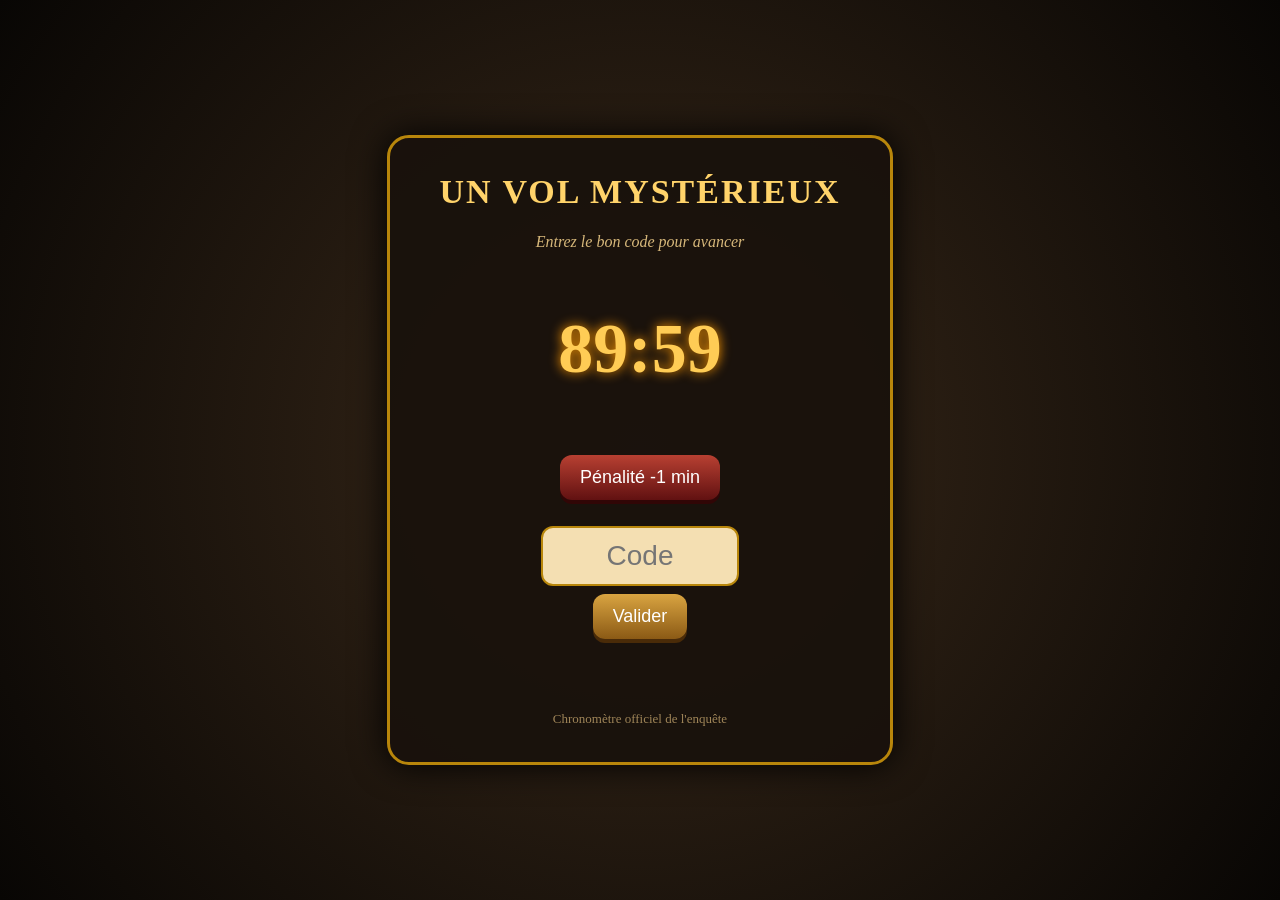
==== index.html @ 2b005eac "Create index.html" ====
<!DOCTYPE html>
<html lang="fr">
<head>
<meta charset="UTF-8">
<meta name="viewport" content="width=device-width, initial-scale=1.0">
<title>Un Vol Mystérieux</title>

<style>
body {
  margin: 0;
  min-height: 100vh;
  font-family: Georgia, serif;
  background: radial-gradient(circle, #3b2a1a, #080604);
  color: #f7e7c6;
  display: flex;
  justify-content: center;
  align-items: center;
}

.app {
  width: 430px;
  padding: 35px;
  text-align: center;
  background: rgba(25, 18, 12, 0.94);
  border: 3px solid #b8860b;
  border-radius: 22px;
  box-shadow: 0 0 35px #000;
}

h1 {
  margin-top: 0;
  font-size: 34px;
  color: #ffd36a;
  letter-spacing: 2px;
}

.subtitle {
  font-style: italic;
  color: #d6b77a;
  margin-bottom: 25px;
}

#timer {
  font-size: 70px;
  color: #ffcc55;
  text-shadow: 0 0 12px #ff9900;
}

input {
  width: 170px;
  padding: 12px;
  font-size: 28px;
  text-align: center;
  border-radius: 12px;
  border: 2px solid #b8860b;
  background: #f4dfb2;
  color: #2b1a0d;
}

button {
  padding: 12px 20px;
  margin: 8px;
  font-size: 18px;
  border-radius: 12px;
  border: none;
  background: linear-gradient(#d9a441, #8b5a15);
  color: white;
  cursor: pointer;
  box-shadow: 0 4px 0 #4a2b08;
}

button:hover {
  transform: translateY(-2px);
}

.penalite {
  background: linear-gradient(#b84032, #611111);
  box-shadow: 0 4px 0 #310606;
}

#message {
  min-height: 28px;
  color: #ff7777;
  font-weight: bold;
}

.footer {
  margin-top: 20px;
  font-size: 13px;
  color: #9f8558;
}
</style>
</head>

<body>

<div class="app">
  <h1>UN VOL MYSTÉRIEUX</h1>
  <div class="subtitle">Entrez le bon code pour avancer</div>

  <h2 id="timer">90:00</h2>

  <button class="penalite" onclick="penalite()">Pénalité -1 min</button>

  <br><br>

  <input id="code" placeholder="Code">
  <br>
  <button onclick="verifier()">Valider</button>

  <p id="message"></p>

  <div class="footer">Chronomètre officiel de l'enquête</div>
</div>

<script>
let temps = 90 * 60;

const codes = {
  "1234":"images/carte1.jpg",
  "5678":"images/carte2.jpg",

  "2":"sons/2.mp3",
  "37":"sons/37.mp3",
  "67":"sons/67.mp3",
  "73":"sons/73.mp3",
  "77":"sons/77.mp3",
  "98":"sons/98.mp3",
  "99":"sons/99.mp3",

  "F":"sons/F.mp3",
  "J":"sons/J.mp3",
  "M":"sons/M.mp3",
  "N":"sons/N.mp3",
  "P":"sons/P.mp3",

  "C":"https://lockee.fr/o/DlkaEB5V",
  "72":"https://lockee.fr/o/6UMWsHSC",
  "O":"https://lockee.fr/o/axQQqavy",
  "38":"https://lockee.fr/o/OUjsN773",

  "8":"videos/8.webm"
};

function afficherTemps() {
  let minutes = Math.floor(temps / 60);
  let secondes = temps % 60;

  document.getElementById("timer").textContent =
    String(minutes).padStart(2, "0") + ":" +
    String(secondes).padStart(2, "0");
}

function compteARebours() {
  if (temps > 0) {
    temps--;
    afficherTemps();
  } else {
    document.getElementById("timer").textContent = "00:00";
    document.getElementById("message").textContent = "Temps écoulé !";
  }
}

function penalite() {
  temps -= 60;
  if (temps < 0) temps = 0;
  afficherTemps();
  document.getElementById("message").textContent = "Pénalité appliquée : -1 minute.";
}

function verifier() {
  let code = document.getElementById("code").value.trim().toUpperCase();

  if (codes[code]) {
    document.getElementById("message").textContent = "Code validé !";
    window.open(codes[code], "_blank");
  } else {
    penalite();
    document.getElementById("message").textContent = "Code incorrect. Pénalité : -1 minute.";
  }

  document.getElementById("code").value = "";
}

document.getElementById("code").addEventListener("keydown", function(event) {
  if (event.key === "Enter") {
    verifier();
  }
});

afficherTemps();
setInterval(compteARebours, 1000);
</script>

</body>
</html>
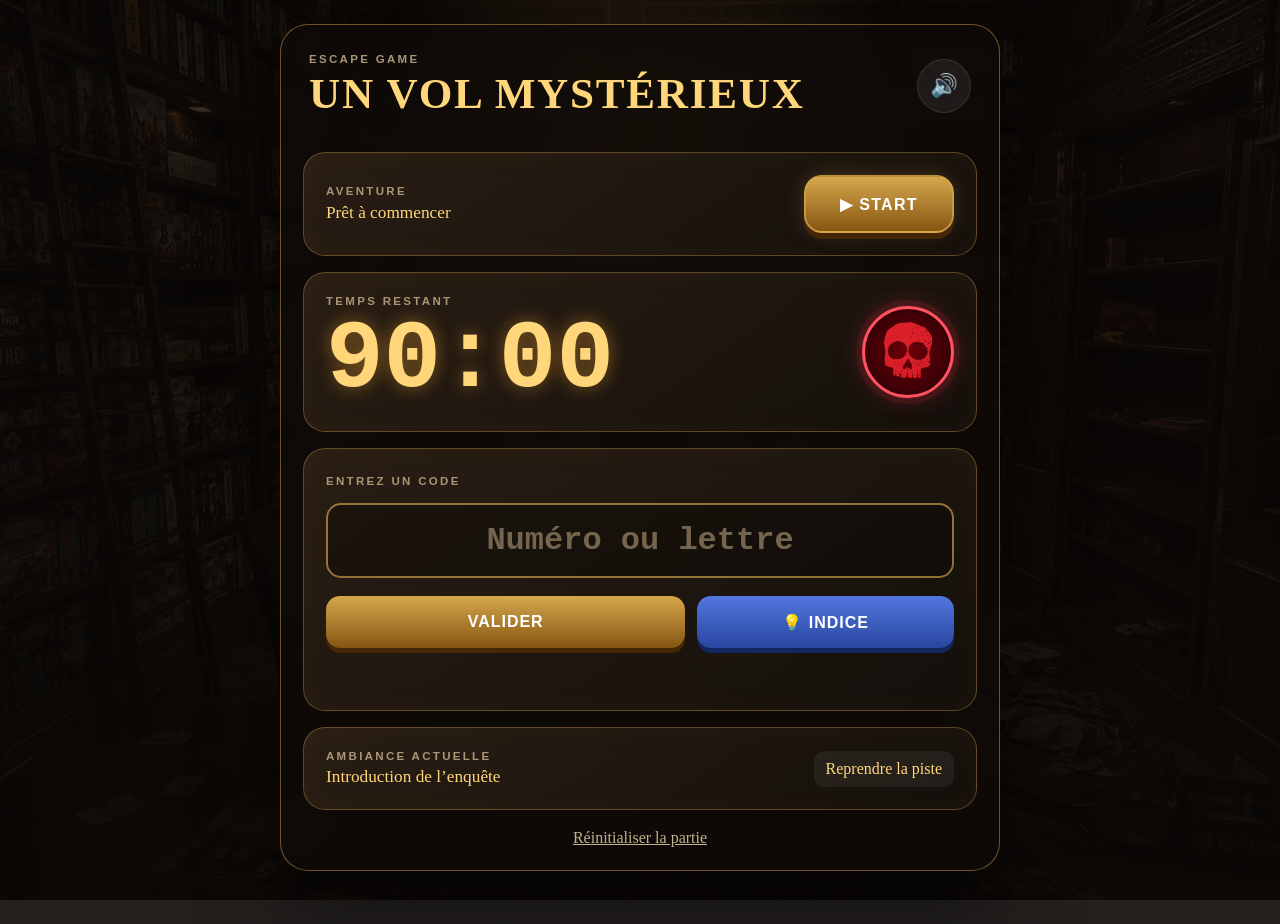
==== commit 4279e0ef: "Add files via upload" ====
--- a/index.html
+++ b/index.html
@@ -1,196 +1,175 @@
 <!DOCTYPE html>
 <html lang="fr">
 <head>
-<meta charset="UTF-8">
-<meta name="viewport" content="width=device-width, initial-scale=1.0">
-<title>Un Vol Mystérieux</title>
+  <meta charset="UTF-8">
+  <meta name="viewport" content="width=device-width, initial-scale=1.0">
+  <meta name="theme-color" content="#15100c">
+  <title>Un Vol Mystérieux</title>
+  <link rel="stylesheet" href="css/style.css">
+</head>
+<body>
+  <div class="background-overlay"></div>
 
-<style>
-body {
-  margin: 0;
-  min-height: 100vh;
-  font-family: Georgia, serif;
-  background: radial-gradient(circle, #3b2a1a, #080604);
-  color: #f7e7c6;
-  display: flex;
-  justify-content: center;
-  align-items: center;
-}
+  <main class="shell">
+    <header class="topbar">
+      <div>
+        <p class="eyebrow">ESCAPE GAME</p>
+        <h1>UN VOL MYSTÉRIEUX</h1>
+      </div>
 
-.app {
-  width: 430px;
-  padding: 35px;
-  text-align: center;
-  background: rgba(25, 18, 12, 0.94);
-  border: 3px solid #b8860b;
-  border-radius: 22px;
-  box-shadow: 0 0 35px #000;
-}
+      <button
+        id="audioToggle"
+        class="icon-button"
+        type="button"
+        aria-label="Activer ou couper l'ambiance sonore"
+        title="Activer l'ambiance sonore"
+      >
+        <span id="audioIcon">🔊</span>
+      </button>
+    </header>
 
-h1 {
-  margin-top: 0;
-  font-size: 34px;
-  color: #ffd36a;
-  letter-spacing: 2px;
-}
+    <section class="start-card">
+      <div>
+        <p class="label">AVENTURE</p>
+        <p id="gameStatus" class="game-status">Prêt à commencer</p>
+      </div>
+      <button id="startPauseButton" class="start-pause-button paused" type="button">▶ START</button>
+    </section>
 
-.subtitle {
-  font-style: italic;
-  color: #d6b77a;
-  margin-bottom: 25px;
-}
+    <section class="timer-card">
+      <div>
+        <p class="label">TEMPS RESTANT</p>
+        <div id="timer" aria-live="polite">90:00</div>
+      </div>
 
-#timer {
-  font-size: 70px;
-  color: #ffcc55;
-  text-shadow: 0 0 12px #ff9900;
-}
+      <button
+        id="penaltyButton"
+        class="penalty-button"
+        type="button"
+        aria-label="Appliquer une pénalité d'une minute"
+        title="Pénalité : -1 minute"
+      >
+        <img src="images/penalite.png" alt="">
+      </button>
+    </section>
 
-input {
-  width: 170px;
-  padding: 12px;
-  font-size: 28px;
-  text-align: center;
-  border-radius: 12px;
-  border: 2px solid #b8860b;
-  background: #f4dfb2;
-  color: #2b1a0d;
-}
+    <section class="code-card">
+      <label class="label" for="codeInput">ENTREZ UN CODE</label>
 
-button {
-  padding: 12px 20px;
-  margin: 8px;
-  font-size: 18px;
-  border-radius: 12px;
-  border: none;
-  background: linear-gradient(#d9a441, #8b5a15);
-  color: white;
-  cursor: pointer;
-  box-shadow: 0 4px 0 #4a2b08;
-}
+      <input
+        id="codeInput"
+        class="code-input"
+        type="text"
+        autocomplete="off"
+        autocapitalize="characters"
+        spellcheck="false"
+        maxlength="20"
+        placeholder="Numéro ou lettre"
+      >
 
-button:hover {
-  transform: translateY(-2px);
-}
+      <div class="actions">
+        <button id="validateButton" class="primary-action" type="button">
+          VALIDER
+        </button>
 
-.penalite {
-  background: linear-gradient(#b84032, #611111);
-  box-shadow: 0 4px 0 #310606;
-}
+        <button id="hintButton" class="secondary-action" type="button">
+          💡 INDICE
+        </button>
+      </div>
 
-#message {
-  min-height: 28px;
-  color: #ff7777;
-  font-weight: bold;
-}
+      <p id="message" class="message" aria-live="polite"></p>
+    </section>
 
-.footer {
-  margin-top: 20px;
-  font-size: 13px;
-  color: #9f8558;
-}
-</style>
-</head>
+    <section class="sound-card">
+      <div>
+        <p class="label">AMBIANCE ACTUELLE</p>
+        <p id="currentSoundtrack" class="soundtrack-name">Aucune</p>
+      </div>
 
-<body>
+      <button id="restartTrackButton" class="text-button" type="button">
+        Reprendre la piste
+      </button>
+    </section>
 
-<div class="app">
-  <h1>UN VOL MYSTÉRIEUX</h1>
-  <div class="subtitle">Entrez le bon code pour avancer</div>
+    <footer>
+      <button id="resetButton" class="reset-button" type="button">
+        Réinitialiser la partie
+      </button>
+    </footer>
+  </main>
 
-  <h2 id="timer">90:00</h2>
+  <div
+    id="hintModal"
+    class="modal hidden"
+    role="dialog"
+    aria-modal="true"
+    aria-labelledby="hintTitle"
+  >
+    <div class="modal-panel">
+      <button
+        id="closeHintButton"
+        class="close-button"
+        type="button"
+        aria-label="Fermer"
+      >
+        ×
+      </button>
 
-  <button class="penalite" onclick="penalite()">Pénalité -1 min</button>
+      <div class="hint-heading">
+        <span class="hint-bulb">💡</span>
 
-  <br><br>
+        <div>
+          <p class="eyebrow">AIDE</p>
+          <h2 id="hintTitle">INDICES</h2>
+          <p id="hintCardNumber">Sélectionnez une carte</p>
+        </div>
+      </div>
 
-  <input id="code" placeholder="Code">
-  <br>
-  <button onclick="verifier()">Valider</button>
+      <div class="hint-card-selector">
+        <label for="hintCardInput">Numéro ou lettre de la carte</label>
+        <div class="hint-card-selector-row">
+          <input
+            id="hintCardInput"
+            type="text"
+            autocomplete="off"
+            autocapitalize="characters"
+            spellcheck="false"
+            maxlength="20"
+            placeholder="Ex. 72, V ou F"
+          >
+          <button id="loadHintCardButton" class="primary-action" type="button">
+            CHARGER
+          </button>
+        </div>
+        <p id="hintCardError" class="hint-card-error"></p>
+      </div>
 
-  <p id="message"></p>
+      <div id="hintProgress" class="hint-progress"></div>
+      <div id="hintSummary" class="hint-summary"></div>
+      <div id="hintText" class="hint-text hidden"></div>
 
-  <div class="footer">Chronomètre officiel de l'enquête</div>
-</div>
+      <p id="hintCost" class="hint-cost">
+        Coût : <strong>2 minutes</strong>
+      </p>
 
-<script>
-let temps = 90 * 60;
+      <div class="modal-actions">
+        <button id="cancelHintButton" class="secondary-action" type="button">
+          ANNULER
+        </button>
 
-const codes = {
-  "1234":"images/carte1.jpg",
-  "5678":"images/carte2.jpg",
+        <button id="revealHintButton" class="primary-action" type="button">
+          CONSULTER
+        </button>
+      </div>
+    </div>
+  </div>
 
-  "2":"sons/2.mp3",
-  "37":"sons/37.mp3",
-  "67":"sons/67.mp3",
-  "73":"sons/73.mp3",
-  "77":"sons/77.mp3",
-  "98":"sons/98.mp3",
-  "99":"sons/99.mp3",
+  <audio id="audioA" loop preload="auto"></audio>
+  <audio id="audioB" loop preload="auto"></audio>
 
-  "F":"sons/F.mp3",
-  "J":"sons/J.mp3",
-  "M":"sons/M.mp3",
-  "N":"sons/N.mp3",
-  "P":"sons/P.mp3",
-
-  "C":"https://lockee.fr/o/DlkaEB5V",
-  "72":"https://lockee.fr/o/6UMWsHSC",
-  "O":"https://lockee.fr/o/axQQqavy",
-  "38":"https://lockee.fr/o/OUjsN773",
-
-  "8":"videos/8.webm"
-};
-
-function afficherTemps() {
-  let minutes = Math.floor(temps / 60);
-  let secondes = temps % 60;
-
-  document.getElementById("timer").textContent =
-    String(minutes).padStart(2, "0") + ":" +
-    String(secondes).padStart(2, "0");
-}
-
-function compteARebours() {
-  if (temps > 0) {
-    temps--;
-    afficherTemps();
-  } else {
-    document.getElementById("timer").textContent = "00:00";
-    document.getElementById("message").textContent = "Temps écoulé !";
-  }
-}
-
-function penalite() {
-  temps -= 60;
-  if (temps < 0) temps = 0;
-  afficherTemps();
-  document.getElementById("message").textContent = "Pénalité appliquée : -1 minute.";
-}
-
-function verifier() {
-  let code = document.getElementById("code").value.trim().toUpperCase();
-
-  if (codes[code]) {
-    document.getElementById("message").textContent = "Code validé !";
-    window.open(codes[code], "_blank");
-  } else {
-    penalite();
-    document.getElementById("message").textContent = "Code incorrect. Pénalité : -1 minute.";
-  }
-
-  document.getElementById("code").value = "";
-}
-
-document.getElementById("code").addEventListener("keydown", function(event) {
-  if (event.key === "Enter") {
-    verifier();
-  }
-});
-
-afficherTemps();
-setInterval(compteARebours, 1000);
-</script>
-
+  <script src="js/indices.js"></script>
+  <script src="js/codes.js"></script>
+  <script src="js/audio-config.js"></script>
+  <script src="js/script.js"></script>
 </body>
 </html>
--- a/css/style.css
+++ b/css/style.css
@@ -0,0 +1,515 @@
+
+:root {
+  --panel: rgba(24, 18, 13, 0.94);
+  --gold: #d6a84f;
+  --gold-light: #ffd67a;
+  --cream: #f4e5c4;
+  --muted: #aa9674;
+  --red: #d92f3d;
+  --green: #7ccf8a;
+  --shadow: rgba(0, 0, 0, 0.55);
+}
+
+* {
+  box-sizing: border-box;
+}
+
+body {
+  margin: 0;
+  min-height: 100vh;
+  color: var(--cream);
+  font-family: Georgia, "Times New Roman", serif;
+  background:
+    linear-gradient(rgba(10, 7, 5, 0.78), rgba(10, 7, 5, 0.9)),
+    url("../images/fond.jpg") center / cover fixed,
+    radial-gradient(circle at top, #55351a, #0c0907 65%);
+}
+
+button,
+input {
+  font: inherit;
+}
+
+button:focus-visible,
+input:focus-visible {
+  outline: 3px solid var(--gold-light);
+  outline-offset: 3px;
+}
+
+.background-overlay {
+  position: fixed;
+  inset: 0;
+  pointer-events: none;
+  background:
+    radial-gradient(circle at 50% 15%, rgba(255, 188, 84, 0.13), transparent 28%),
+    repeating-linear-gradient(90deg, transparent 0 40px, rgba(255,255,255,0.015) 41px);
+}
+
+.shell {
+  position: relative;
+  width: min(720px, calc(100% - 24px));
+  margin: 24px auto;
+  padding: 22px;
+  border: 1px solid rgba(214, 168, 79, 0.48);
+  border-radius: 28px;
+  background: rgba(15, 11, 8, 0.8);
+  box-shadow: 0 28px 80px var(--shadow);
+  backdrop-filter: blur(10px);
+}
+
+.topbar {
+  display: flex;
+  justify-content: space-between;
+  align-items: center;
+  gap: 20px;
+  padding: 6px 6px 18px;
+}
+
+.eyebrow,
+.label {
+  margin: 0;
+  font-family: Arial, sans-serif;
+  font-size: 0.72rem;
+  font-weight: 800;
+  letter-spacing: 0.2em;
+  color: var(--muted);
+}
+
+h1 {
+  margin: 4px 0 0;
+  color: var(--gold-light);
+  font-size: clamp(1.7rem, 5vw, 2.7rem);
+  letter-spacing: 0.04em;
+}
+
+.icon-button,
+.text-button,
+.reset-button,
+.close-button {
+  border: 0;
+  cursor: pointer;
+}
+
+.icon-button {
+  width: 54px;
+  height: 54px;
+  border-radius: 50%;
+  background: rgba(255,255,255,0.07);
+  color: white;
+  font-size: 1.4rem;
+  box-shadow: inset 0 0 0 1px rgba(255,255,255,0.1);
+}
+
+.start-card,
+.timer-card,
+.code-card,
+.sound-card {
+  margin-top: 16px;
+  padding: 22px;
+  border: 1px solid rgba(214, 168, 79, 0.35);
+  border-radius: 22px;
+  background:
+    linear-gradient(145deg, rgba(44, 32, 21, 0.92), rgba(21, 16, 12, 0.96));
+  box-shadow: inset 0 0 28px rgba(255, 185, 77, 0.04);
+}
+
+.start-card,
+.timer-card,
+.sound-card {
+  display: flex;
+  align-items: center;
+  justify-content: space-between;
+  gap: 24px;
+}
+
+#timer {
+  margin-top: 6px;
+  color: var(--gold-light);
+  font-family: "Courier New", monospace;
+  font-size: clamp(3.2rem, 11vw, 6rem);
+  font-weight: 800;
+  line-height: 1;
+  text-shadow: 0 0 18px rgba(255, 174, 51, 0.45);
+}
+
+.timer-warning {
+  color: #ff665f !important;
+  animation: pulse 0.9s infinite alternate;
+}
+
+@keyframes pulse {
+  from { transform: scale(1); }
+  to { transform: scale(1.025); }
+}
+
+.penalty-button {
+  width: 92px;
+  height: 92px;
+  flex: 0 0 92px;
+  border: 3px solid #ff5260;
+  border-radius: 50%;
+  cursor: pointer;
+  background:
+    radial-gradient(circle, rgba(110, 0, 9, 0.98), rgba(35, 0, 3, 0.98));
+  box-shadow:
+    0 0 0 6px rgba(217, 47, 61, 0.12),
+    0 0 26px rgba(217, 47, 61, 0.35);
+  transition: transform 0.18s ease, box-shadow 0.18s ease;
+}
+
+.penalty-button:hover {
+  transform: scale(1.06) rotate(-2deg);
+  box-shadow:
+    0 0 0 8px rgba(217, 47, 61, 0.16),
+    0 0 34px rgba(217, 47, 61, 0.58);
+}
+
+.penalty-button img {
+  width: 62px;
+  height: 62px;
+  object-fit: contain;
+}
+
+.code-input {
+  width: 100%;
+  margin-top: 14px;
+  padding: 17px 18px;
+  border: 2px solid rgba(214, 168, 79, 0.65);
+  border-radius: 15px;
+  color: var(--gold-light);
+  background: rgba(0,0,0,0.28);
+  font-family: "Courier New", monospace;
+  font-size: clamp(1.35rem, 5vw, 2rem);
+  font-weight: 800;
+  text-align: center;
+  text-transform: uppercase;
+}
+
+.code-input::placeholder {
+  color: #75654e;
+  text-transform: none;
+}
+
+.actions {
+  display: grid;
+  grid-template-columns: 1.4fr 1fr;
+  gap: 12px;
+  margin-top: 18px;
+}
+
+.primary-action,
+.secondary-action {
+  min-height: 52px;
+  border: 0;
+  border-radius: 14px;
+  cursor: pointer;
+  color: white;
+  font-family: Arial, sans-serif;
+  font-weight: 900;
+  letter-spacing: 0.06em;
+}
+
+.primary-action {
+  background: linear-gradient(#d5a74c, #865612);
+  box-shadow: 0 5px 0 #432707;
+}
+
+.secondary-action {
+  background: linear-gradient(#5477df, #28469f);
+  box-shadow: 0 5px 0 #13275e;
+}
+
+.message {
+  min-height: 24px;
+  margin: 16px 0 0;
+  font-family: Arial, sans-serif;
+  font-weight: 700;
+  color: #ff8686;
+}
+
+.message.success {
+  color: var(--green);
+}
+
+.soundtrack-name {
+  margin: 5px 0 0;
+  color: var(--gold-light);
+  font-size: 1.08rem;
+}
+
+.text-button {
+  padding: 9px 12px;
+  border-radius: 10px;
+  color: var(--gold-light);
+  background: rgba(255,255,255,0.06);
+}
+
+footer {
+  padding-top: 18px;
+  text-align: center;
+}
+
+.reset-button {
+  color: #c4b28e;
+  background: transparent;
+  text-decoration: underline;
+}
+
+.hidden {
+  display: none !important;
+}
+
+.modal {
+  position: fixed;
+  inset: 0;
+  z-index: 20;
+  display: grid;
+  place-items: center;
+  padding: 18px;
+  background: rgba(0,0,0,0.82);
+}
+
+.modal-panel {
+  position: relative;
+  width: min(520px, 100%);
+  max-height: 90vh;
+  overflow-y: auto;
+  padding: 28px;
+  border: 2px solid var(--gold);
+  border-radius: 24px;
+  background:
+    radial-gradient(circle at top, rgba(214, 168, 79, 0.14), transparent 42%),
+    #1e1710;
+  box-shadow: 0 30px 90px rgba(0,0,0,0.75);
+}
+
+.close-button {
+  position: absolute;
+  top: 10px;
+  right: 12px;
+  width: 40px;
+  height: 40px;
+  border-radius: 50%;
+  color: white;
+  background: rgba(255,255,255,0.08);
+  font-size: 1.7rem;
+}
+
+.hint-heading {
+  display: flex;
+  align-items: center;
+  gap: 14px;
+}
+
+.hint-heading h2 {
+  margin: 3px 0;
+  color: var(--gold-light);
+}
+
+.hint-heading p:last-child {
+  margin: 0;
+  color: var(--muted);
+}
+
+.hint-bulb {
+  font-size: 2.7rem;
+  filter: drop-shadow(0 0 12px #ffd25f);
+}
+
+.hint-progress {
+  display: grid;
+  gap: 10px;
+  margin: 24px 0 16px;
+}
+
+.hint-row {
+  display: flex;
+  align-items: center;
+  gap: 12px;
+  padding: 12px 14px;
+  border: 1px solid rgba(214,168,79,0.3);
+  border-radius: 12px;
+  background: rgba(255,255,255,0.04);
+}
+
+.hint-row.done {
+  color: #93da9e;
+  border-color: rgba(124,207,138,0.45);
+  background: rgba(124,207,138,0.09);
+}
+
+.hint-row.next {
+  color: var(--gold-light);
+  border-color: var(--gold);
+  background: rgba(214,168,79,0.12);
+}
+
+.hint-row.locked {
+  color: #776b59;
+}
+
+.hint-summary,
+.hint-text {
+  margin-top: 14px;
+  padding: 16px;
+  border-radius: 14px;
+  line-height: 1.55;
+}
+
+.hint-summary {
+  color: #dbc69d;
+  background: rgba(0,0,0,0.22);
+}
+
+.hint-text {
+  color: #fff0cb;
+  border: 1px solid rgba(214,168,79,0.5);
+  background: rgba(214,168,79,0.11);
+  font-size: 1.05rem;
+}
+
+.hint-cost {
+  color: var(--gold-light);
+  text-align: center;
+}
+
+.modal-actions {
+  display: grid;
+  grid-template-columns: 1fr 1fr;
+  gap: 12px;
+  margin-top: 18px;
+}
+
+@media (max-width: 560px) {
+  .shell {
+    width: min(100% - 12px, 720px);
+    margin: 6px auto;
+    padding: 12px;
+    border-radius: 20px;
+  }
+
+  .timer-card,
+  .code-card,
+  .sound-card {
+    padding: 17px;
+  }
+
+  .timer-card,
+  .sound-card {
+    gap: 12px;
+  }
+
+  .penalty-button {
+    width: 76px;
+    height: 76px;
+    flex-basis: 76px;
+  }
+
+  .penalty-button img {
+    width: 52px;
+    height: 52px;
+  }
+
+  .actions,
+  .modal-actions {
+    grid-template-columns: 1fr;
+  }
+}
+
+.start-card{display:flex;align-items:center;justify-content:space-between;gap:20px}.game-status{margin:6px 0 0;color:var(--gold-light);font-size:1.08rem}.start-pause-button{min-width:150px;min-height:58px;border:2px solid rgba(214,168,79,.7);border-radius:18px;cursor:pointer;color:white;background:linear-gradient(#2f8f57,#15552f);box-shadow:0 6px 0 #0b2e19,0 0 20px rgba(64,190,108,.25);font-family:Arial,sans-serif;font-size:1rem;font-weight:900;letter-spacing:.08em}.start-pause-button.paused{background:linear-gradient(#d5a74c,#865612);box-shadow:0 6px 0 #432707,0 0 20px rgba(214,168,79,.22)}.start-pause-button.running{background:linear-gradient(#bc3c47,#6a1820);box-shadow:0 6px 0 #350b10,0 0 20px rgba(217,47,61,.2)}@media(max-width:560px){.start-card{align-items:stretch;flex-direction:column}.start-pause-button{width:100%}}
+
+/* Indices reconsultables */
+button.hint-row {
+  width: 100%;
+  color: inherit;
+  font: inherit;
+  text-align: left;
+  cursor: pointer;
+}
+
+.hint-row.reviewable {
+  justify-content: space-between;
+  transition: transform 0.15s ease, background 0.15s ease;
+}
+
+.hint-row.reviewable:hover {
+  transform: translateY(-1px);
+  background: rgba(124,207,138,0.16);
+}
+
+.review-label {
+  color: var(--gold-light);
+  font-family: Arial, sans-serif;
+  font-size: 0.78rem;
+  font-weight: 800;
+  letter-spacing: 0.06em;
+  text-transform: uppercase;
+}
+
+
+.hint-card-selector {
+  margin: 20px 0 8px;
+  padding: 14px;
+  border: 1px solid rgba(214,168,79,0.35);
+  border-radius: 14px;
+  background: rgba(0,0,0,0.2);
+}
+
+.hint-card-selector label {
+  display: block;
+  margin-bottom: 9px;
+  color: var(--muted);
+  font-family: Arial, sans-serif;
+  font-size: 0.8rem;
+  font-weight: 800;
+  letter-spacing: 0.08em;
+  text-transform: uppercase;
+}
+
+.hint-card-selector-row {
+  display: grid;
+  grid-template-columns: 1fr auto;
+  gap: 10px;
+}
+
+#hintCardInput {
+  min-width: 0;
+  padding: 12px 14px;
+  border: 2px solid rgba(214,168,79,0.55);
+  border-radius: 12px;
+  color: var(--gold-light);
+  background: rgba(0,0,0,0.3);
+  font-family: "Courier New", monospace;
+  font-size: 1.15rem;
+  font-weight: 800;
+  text-align: center;
+  text-transform: uppercase;
+}
+
+.hint-card-error {
+  min-height: 18px;
+  margin: 9px 0 0;
+  color: #ff8e8e;
+  font-family: Arial, sans-serif;
+  font-size: 0.86rem;
+}
+
+.hint-row.reviewable {
+  width: 100%;
+  cursor: pointer;
+  font: inherit;
+  text-align: left;
+}
+
+.review-label {
+  margin-left: auto;
+  color: var(--gold-light);
+  font-size: 0.8rem;
+  font-weight: 800;
+}
+
+@media (max-width: 560px) {
+  .hint-card-selector-row {
+    grid-template-columns: 1fr;
+  }
+}
